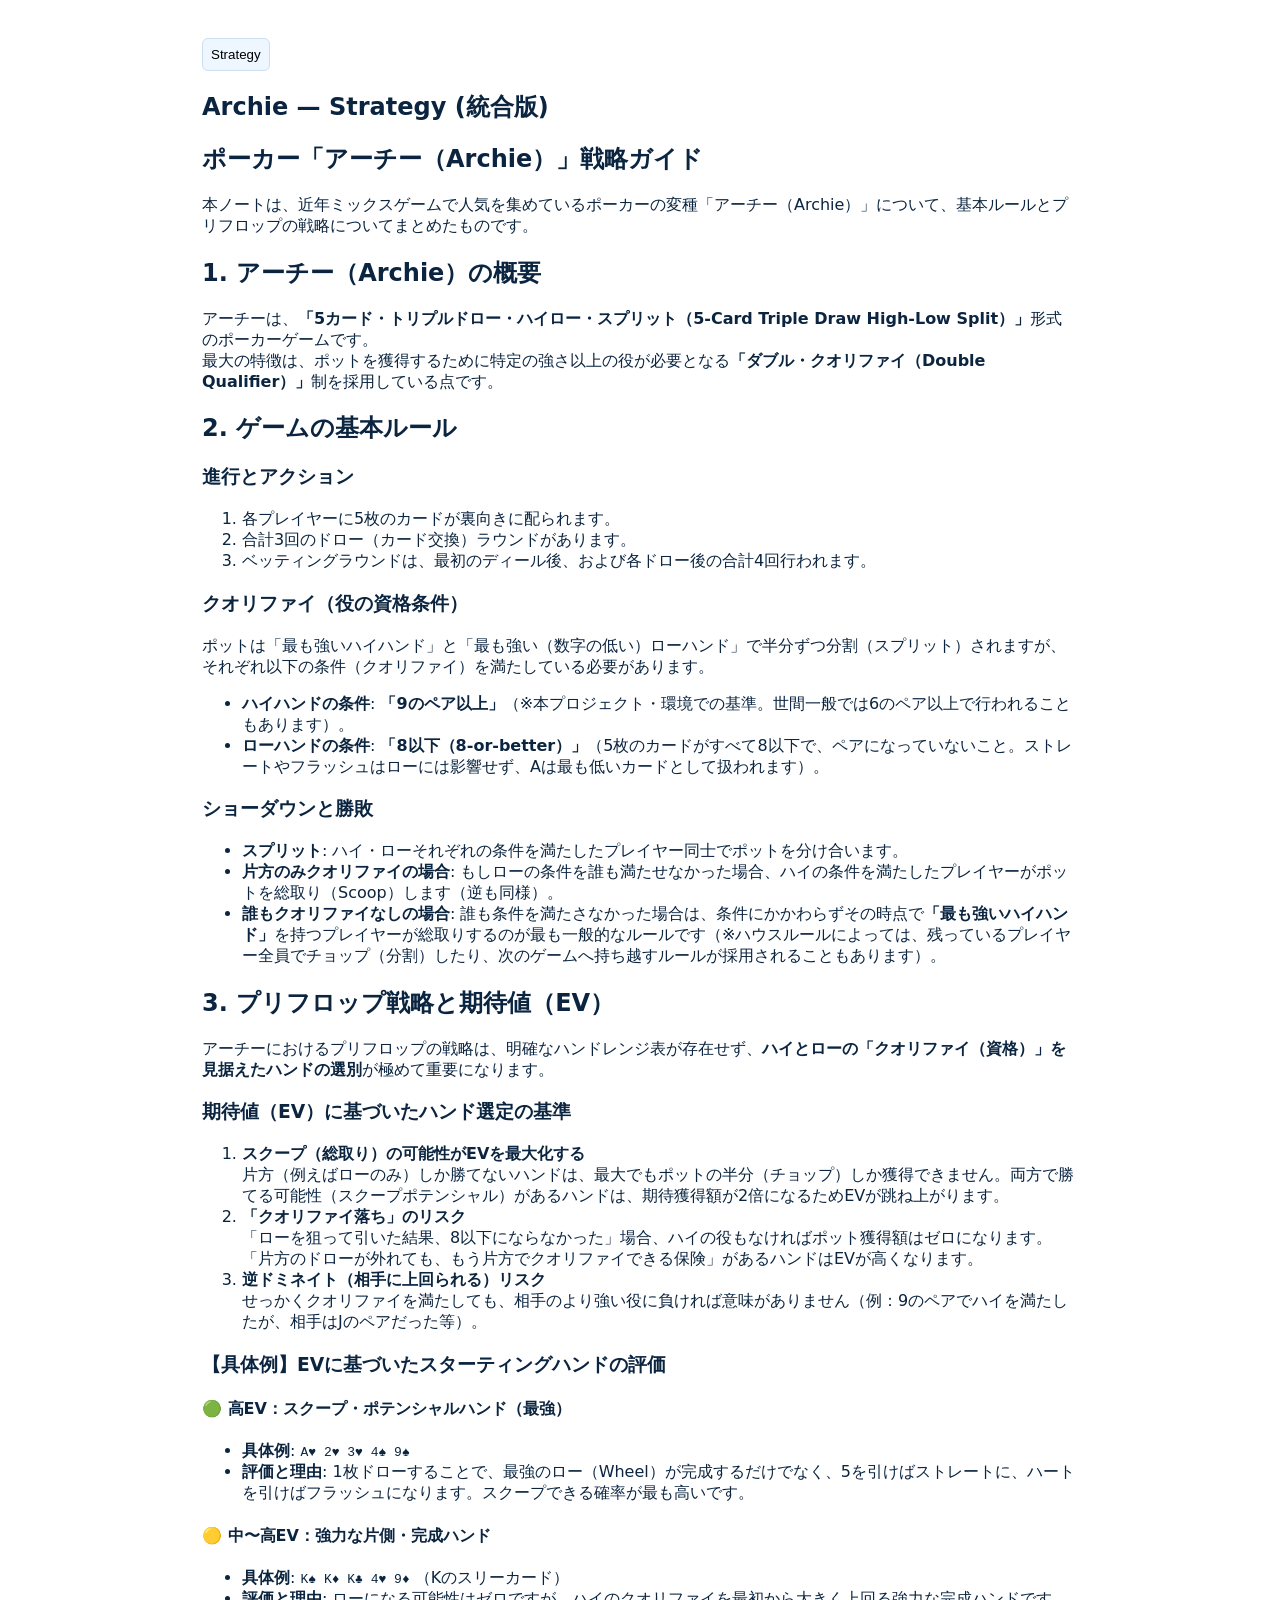
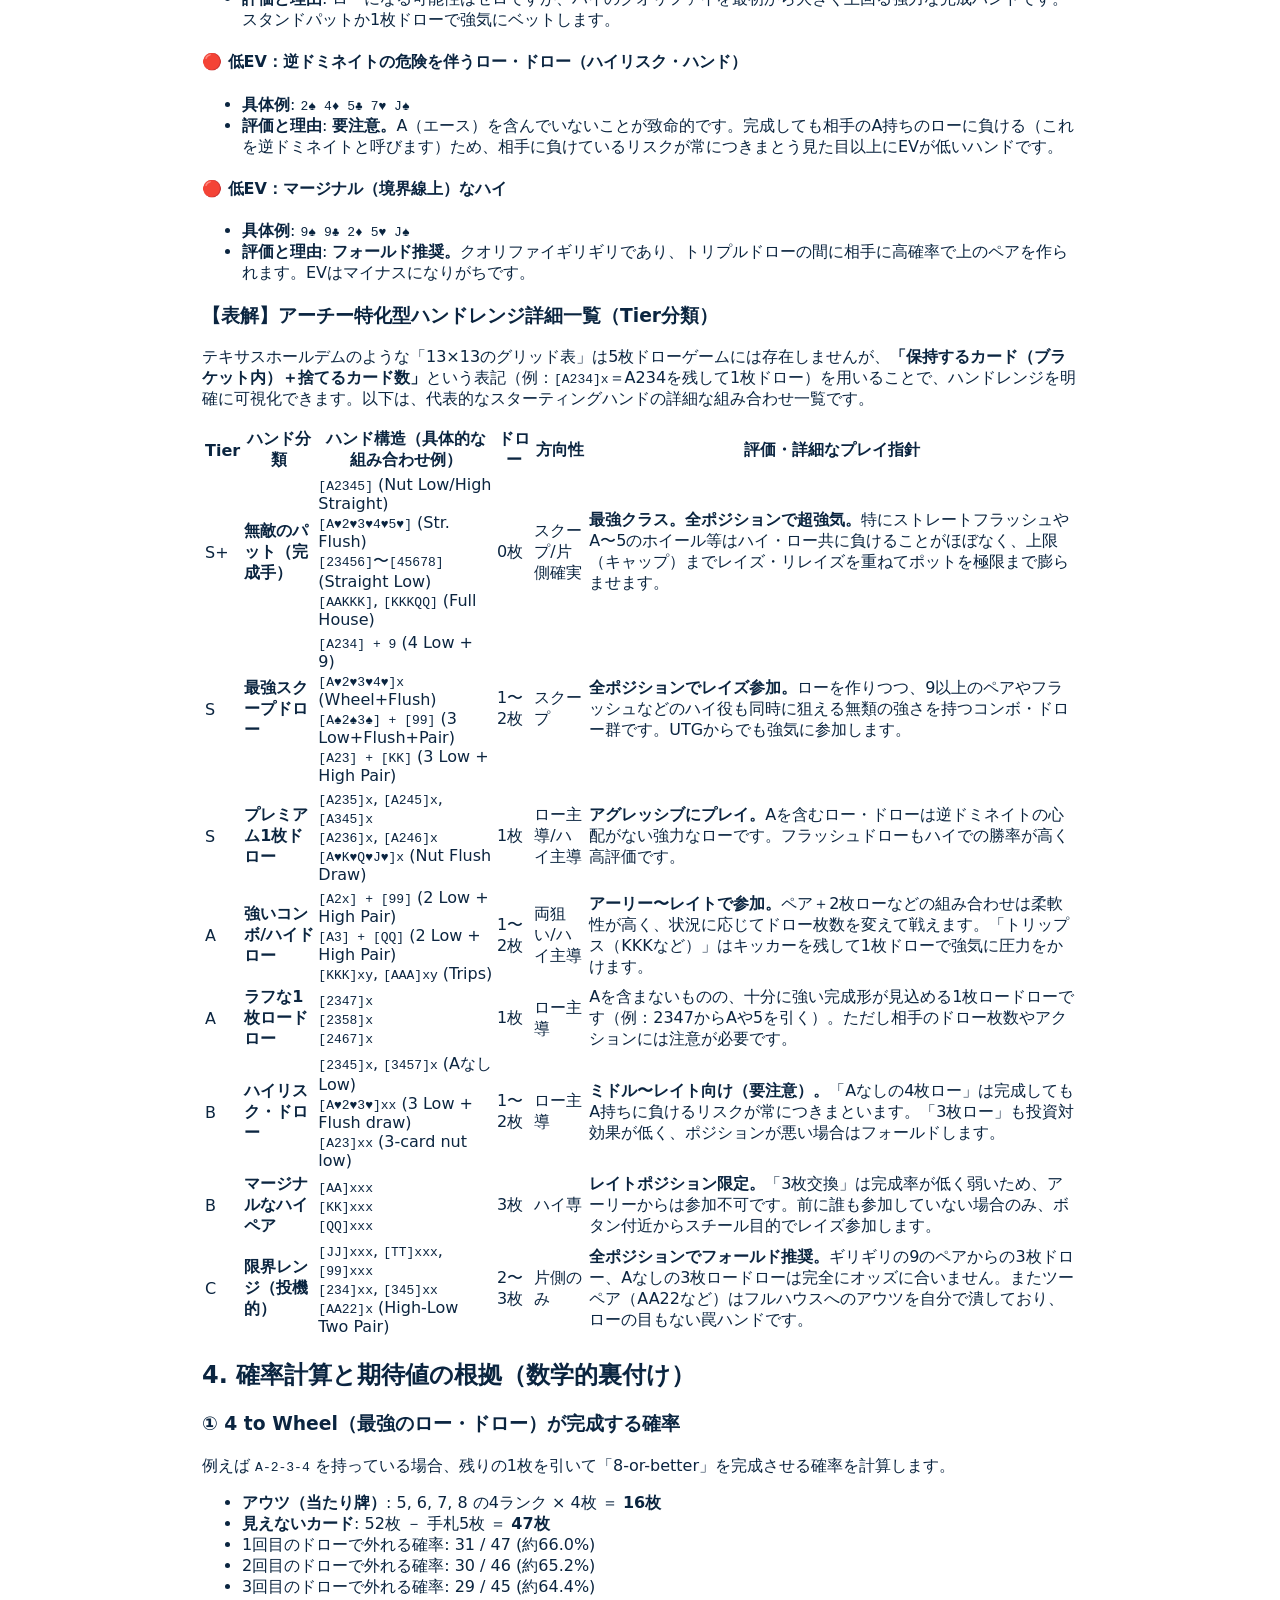
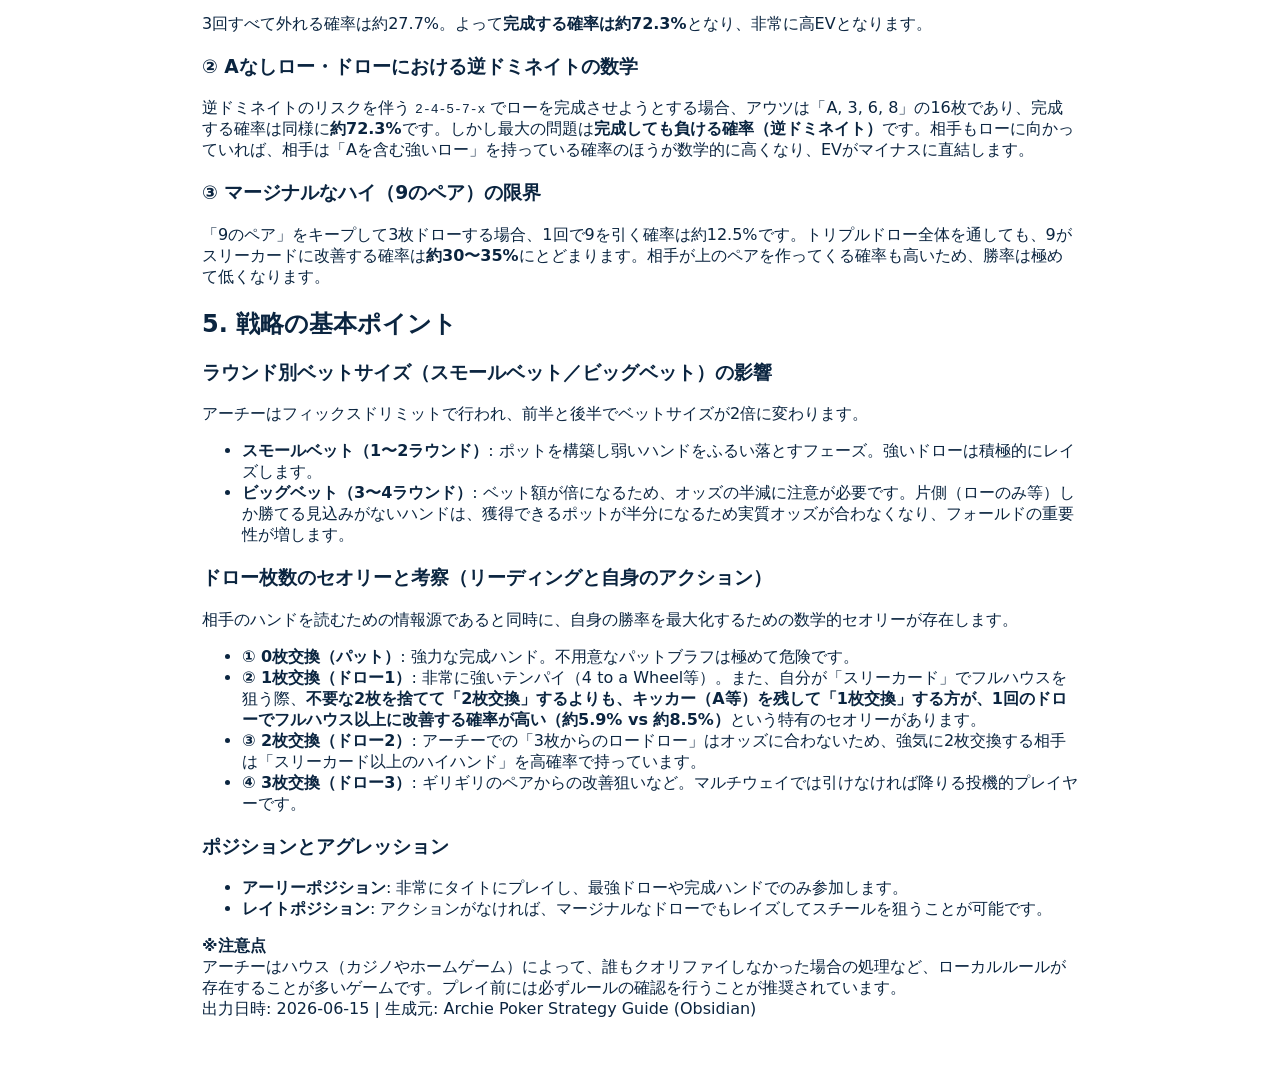
==== starting-hands-integrated.html @ a38fda95 "Add starting-hands-integrated.html" ====
<!doctype html>
<html lang="ja">
<head>
<meta charset="utf-8">
<meta name="viewport" content="width=device-width,initial-scale=1">
<title>Archie — スターティングハンド（モバイル）</title>
<style>
body{font-family:system-ui,-apple-system,'Hiragino Kaku Gothic ProN','Meiryo',sans-serif;margin:12px;color:#0b2540}
header{display:flex;flex-direction:column;gap:8px}
.controls{display:flex;flex-wrap:wrap;gap:8px}
input[type=text]{flex:1;padding:8px;border:1px solid #ccc;border-radius:6px}
select,button{padding:8px;border-radius:6px}
.table{width:100%;border-collapse:collapse;margin-top:8px}
.table th,.table td{border:1px solid #e6eef6;padding:6px;font-size:13px}
.pager{display:flex;gap:8px;align-items:center;margin-top:8px}
.badge{background:#eef6ff;padding:4px 8px;border-radius:12px}
@media(min-width:700px){body{max-width:900px;margin:18px auto}}
</style>
<script id="sample-data" type="application/json" hidden>[]</script>
</head>
<body>
<div style="max-width:980px;margin:12px auto;padding:12px">
<div class="tabbar" style="margin-top:8px;display:flex;gap:8px;flex-wrap:wrap">
  <button data-target="panel-strategy" class="tabbtn" style="padding:8px;border-radius:6px;border:1px solid #cbdff0;background:#eef6ff">Strategy</button>
</div>
<div class="tabpanels" style="margin-top:12px">

<section id="strategy" style="margin-bottom:24px">
<h1>Archie — Strategy (統合版)</h1>

<div class="container">
    <h1>ポーカー「アーチー（Archie）」戦略ガイド</h1>
    <p>本ノートは、近年ミックスゲームで人気を集めているポーカーの変種「アーチー（Archie）」について、基本ルールとプリフロップの戦略についてまとめたものです。</p>

    <h2>1. アーチー（Archie）の概要</h2>
    <p>アーチーは、<strong>「5カード・トリプルドロー・ハイロー・スプリット（5-Card Triple Draw High-Low Split）」</strong>形式のポーカーゲームです。<br>最大の特徴は、ポットを獲得するために特定の強さ以上の役が必要となる<strong>「ダブル・クオリファイ（Double Qualifier）」</strong>制を採用している点です。</p>

    <h2>2. ゲームの基本ルール</h2>
    
    <h3>進行とアクション</h3>
    <ol>
        <li>各プレイヤーに5枚のカードが裏向きに配られます。</li>
        <li>合計3回のドロー（カード交換）ラウンドがあります。</li>
        <li>ベッティングラウンドは、最初のディール後、および各ドロー後の合計4回行われます。</li>
    </ol>

    <h3>クオリファイ（役の資格条件）</h3>
    <p>ポットは「最も強いハイハンド」と「最も強い（数字の低い）ローハンド」で半分ずつ分割（スプリット）されますが、それぞれ以下の条件（クオリファイ）を満たしている必要があります。</p>
    <ul>
        <li><strong>ハイハンドの条件</strong>: <strong>「9のペア以上」</strong>（※本プロジェクト・環境での基準。世間一般では6のペア以上で行われることもあります）。</li>
        <li><strong>ローハンドの条件</strong>: <strong>「8以下（8-or-better）」</strong>（5枚のカードがすべて8以下で、ペアになっていないこと。ストレートやフラッシュはローには影響せず、Aは最も低いカードとして扱われます）。</li>
    </ul>

    <h3>ショーダウンと勝敗</h3>
    <ul>
        <li><strong>スプリット</strong>: ハイ・ローそれぞれの条件を満たしたプレイヤー同士でポットを分け合います。</li>
        <li><strong>片方のみクオリファイの場合</strong>: もしローの条件を誰も満たせなかった場合、ハイの条件を満たしたプレイヤーがポットを総取り（Scoop）します（逆も同様）。</li>
        <li><strong>誰もクオリファイなしの場合</strong>: 誰も条件を満たさなかった場合は、条件にかかわらずその時点で<strong>「最も強いハイハンド」</strong>を持つプレイヤーが総取りするのが最も一般的なルールです（※ハウスルールによっては、残っているプレイヤー全員でチョップ（分割）したり、次のゲームへ持ち越すルールが採用されることもあります）。</li>
    </ul>

    <h2>3. プリフロップ戦略と期待値（EV）</h2>
    <p>アーチーにおけるプリフロップの戦略は、明確なハンドレンジ表が存在せず、<strong>ハイとローの「クオリファイ（資格）」を見据えたハンドの選別</strong>が極めて重要になります。</p>

    <h3>期待値（EV）に基づいたハンド選定の基準</h3>
    <ol>
        <li><strong>スクープ（総取り）の可能性がEVを最大化する</strong><br>片方（例えばローのみ）しか勝てないハンドは、最大でもポットの半分（チョップ）しか獲得できません。両方で勝てる可能性（スクープポテンシャル）があるハンドは、期待獲得額が2倍になるためEVが跳ね上がります。</li>
        <li><strong>「クオリファイ落ち」のリスク</strong><br>「ローを狙って引いた結果、8以下にならなかった」場合、ハイの役もなければポット獲得額はゼロになります。「片方のドローが外れても、もう片方でクオリファイできる保険」があるハンドはEVが高くなります。</li>
        <li><strong>逆ドミネイト（相手に上回られる）リスク</strong><br>せっかくクオリファイを満たしても、相手のより強い役に負ければ意味がありません（例：9のペアでハイを満たしたが、相手はJのペアだった等）。</li>
    </ol>

    <h3>【具体例】EVに基づいたスターティングハンドの評価</h3>
    <h4>🟢 高EV：スクープ・ポテンシャルハンド（最強）</h4>
    <ul>
        <li><strong>具体例</strong>: <code>A♥ 2♥ 3♥ 4♠ 9♠</code></li>
        <li><strong>評価と理由</strong>: 1枚ドローすることで、最強のロー（Wheel）が完成するだけでなく、5を引けばストレートに、ハートを引けばフラッシュになります。スクープできる確率が最も高いです。</li>
    </ul>

    <h4>🟡 中〜高EV：強力な片側・完成ハンド</h4>
    <ul>
        <li><strong>具体例</strong>: <code>K♠ K♦ K♣ 4♥ 9♦</code> （Kのスリーカード）</li>
        <li><strong>評価と理由</strong>: ローになる可能性はゼロですが、ハイのクオリファイを最初から大きく上回る強力な完成ハンドです。スタンドパットか1枚ドローで強気にベットします。</li>
    </ul>

    <h4>🔴 低EV：逆ドミネイトの危険を伴うロー・ドロー（ハイリスク・ハンド）</h4>
    <ul>
        <li><strong>具体例</strong>: <code>2♠ 4♦ 5♣ 7♥ J♠</code></li>
        <li><strong>評価と理由</strong>: <strong>要注意。</strong>A（エース）を含んでいないことが致命的です。完成しても相手のA持ちのローに負ける（これを逆ドミネイトと呼びます）ため、相手に負けているリスクが常につきまとう見た目以上にEVが低いハンドです。</li>
    </ul>

    <h4>🔴 低EV：マージナル（境界線上）なハイ</h4>
    <ul>
        <li><strong>具体例</strong>: <code>9♠ 9♣ 2♦ 5♥ J♠</code></li>
        <li><strong>評価と理由</strong>: <strong>フォールド推奨。</strong>クオリファイギリギリであり、トリプルドローの間に相手に高確率で上のペアを作られます。EVはマイナスになりがちです。</li>
    </ul>

    <h3>【表解】アーチー特化型ハンドレンジ詳細一覧（Tier分類）</h3>
    <p>テキサスホールデムのような「13×13のグリッド表」は5枚ドローゲームには存在しませんが、<strong>「保持するカード（ブラケット内）＋捨てるカード数」</strong>という表記（例：<code>[A234]x</code>＝A234を残して1枚ドロー）を用いることで、ハンドレンジを明確に可視化できます。以下は、代表的なスターティングハンドの詳細な組み合わせ一覧です。</p>

    <table>
        <thead>
            <tr>
                <th>Tier</th>
                <th>ハンド分類</th>
                <th>ハンド構造（具体的な組み合わせ例）</th>
                <th>ドロー</th>
                <th>方向性</th>
                <th>評価・詳細なプレイ指針</th>
            </tr>
        </thead>
        <tbody>
            <tr>
                <td class="tier-s-plus">S+</td>
                <td><strong>無敵のパット（完成手）</strong></td>
                <td><code>[A2345]</code> (Nut Low/High Straight)<br><code>[A♥2♥3♥4♥5♥]</code> (Str. Flush)<br><code>[23456]</code>〜<code>[45678]</code> (Straight Low)<br><code>[AAKKK]</code>, <code>[KKKQQ]</code> (Full House)</td>
                <td>0枚</td>
                <td>スクープ/片側確実</td>
                <td><strong>最強クラス。全ポジションで超強気。</strong>特にストレートフラッシュやA〜5のホイール等はハイ・ロー共に負けることがほぼなく、上限（キャップ）までレイズ・リレイズを重ねてポットを極限まで膨らませます。</td>
            </tr>
            <tr>
                <td class="tier-s">S</td>
                <td><strong>最強スクープドロー</strong></td>
                <td><code>[A234] + 9</code> (4 Low + 9)<br><code>[A♥2♥3♥4♥]x</code> (Wheel+Flush)<br><code>[A♠2♠3♠] + [99]</code> (3 Low+Flush+Pair)<br><code>[A23] + [KK]</code> (3 Low + High Pair)</td>
                <td>1〜2枚</td>
                <td>スクープ</td>
                <td><strong>全ポジションでレイズ参加。</strong>ローを作りつつ、9以上のペアやフラッシュなどのハイ役も同時に狙える無類の強さを持つコンボ・ドロー群です。UTGからでも強気に参加します。</td>
            </tr>
            <tr>
                <td class="tier-s">S</td>
                <td><strong>プレミアム1枚ドロー</strong></td>
                <td><code>[A235]x</code>, <code>[A245]x</code>, <code>[A345]x</code><br><code>[A236]x</code>, <code>[A246]x</code><br><code>[A♥K♥Q♥J♥]x</code> (Nut Flush Draw)</td>
                <td>1枚</td>
                <td>ロー主導/ハイ主導</td>
                <td><strong>アグレッシブにプレイ。</strong>Aを含むロー・ドローは逆ドミネイトの心配がない強力なローです。フラッシュドローもハイでの勝率が高く高評価です。</td>
            </tr>
            <tr>
                <td class="tier-a">A</td>
                <td><strong>強いコンボ/ハイドロー</strong></td>
                <td><code>[A2x] + [99]</code> (2 Low + High Pair)<br><code>[A3] + [QQ]</code> (2 Low + High Pair)<br><code>[KKK]xy</code>, <code>[AAA]xy</code> (Trips)</td>
                <td>1〜2枚</td>
                <td>両狙い/ハイ主導</td>
                <td><strong>アーリー〜レイトで参加。</strong>ペア＋2枚ローなどの組み合わせは柔軟性が高く、状況に応じてドロー枚数を変えて戦えます。「トリップス（KKKなど）」はキッカーを残して1枚ドローで強気に圧力をかけます。</td>
            </tr>
            <tr>
                <td class="tier-a">A</td>
                <td><strong>ラフな1枚ロードロー</strong></td>
                <td><code>[2347]x</code><br><code>[2358]x</code><br><code>[2467]x</code></td>
                <td>1枚</td>
                <td>ロー主導</td>
                <td>Aを含まないものの、十分に強い完成形が見込める1枚ロードローです（例：2347からAや5を引く）。ただし相手のドロー枚数やアクションには注意が必要です。</td>
            </tr>
            <tr>
                <td class="tier-b">B</td>
                <td><strong>ハイリスク・ドロー</strong></td>
                <td><code>[2345]x</code>, <code>[3457]x</code> (Aなし Low)<br><code>[A♥2♥3♥]xx</code> (3 Low + Flush draw)<br><code>[A23]xx</code> (3-card nut low)</td>
                <td>1〜2枚</td>
                <td>ロー主導</td>
                <td><strong>ミドル〜レイト向け（要注意）。</strong>「Aなしの4枚ロー」は完成してもA持ちに負けるリスクが常につきまといます。「3枚ロー」も投資対効果が低く、ポジションが悪い場合はフォールドします。</td>
            </tr>
            <tr>
                <td class="tier-b">B</td>
                <td><strong>マージナルなハイペア</strong></td>
                <td><code>[AA]xxx</code><br><code>[KK]xxx</code><br><code>[QQ]xxx</code></td>
                <td>3枚</td>
                <td>ハイ専</td>
                <td><strong>レイトポジション限定。</strong>「3枚交換」は完成率が低く弱いため、アーリーからは参加不可です。前に誰も参加していない場合のみ、ボタン付近からスチール目的でレイズ参加します。</td>
            </tr>
            <tr>
                <td class="tier-c">C</td>
                <td><strong>限界レンジ（投機的）</strong></td>
                <td><code>[JJ]xxx</code>, <code>[TT]xxx</code>, <code>[99]xxx</code><br><code>[234]xx</code>, <code>[345]xx</code><br><code>[AA22]x</code> (High-Low Two Pair)</td>
                <td>2〜3枚</td>
                <td>片側のみ</td>
                <td><strong>全ポジションでフォールド推奨。</strong>ギリギリの9のペアからの3枚ドロー、Aなしの3枚ロードローは完全にオッズに合いません。またツーペア（AA22など）はフルハウスへのアウツを自分で潰しており、ローの目もない罠ハンドです。</td>
            </tr>
        </tbody>
    </table>

    <h2>4. 確率計算と期待値の根拠（数学的裏付け）</h2>
    <h3>① 4 to Wheel（最強のロー・ドロー）が完成する確率</h3>
    <p>例えば <code>A-2-3-4</code> を持っている場合、残りの1枚を引いて「8-or-better」を完成させる確率を計算します。</p>
    <ul>
        <li><strong>アウツ（当たり牌）</strong>: 5, 6, 7, 8 の4ランク × 4枚 ＝ <strong>16枚</strong></li>
        <li><strong>見えないカード</strong>: 52枚 － 手札5枚 ＝ <strong>47枚</strong></li>
        <li>1回目のドローで外れる確率: 31 / 47 (約66.0%)</li>
        <li>2回目のドローで外れる確率: 30 / 46 (約65.2%)</li>
        <li>3回目のドローで外れる確率: 29 / 45 (約64.4%)</li>
    </ul>
    <p>3回すべて外れる確率は約27.7%。よって<strong>完成する確率は約72.3%</strong>となり、非常に高EVとなります。</p>

    <h3>② Aなしロー・ドローにおける逆ドミネイトの数学</h3>
    <p>逆ドミネイトのリスクを伴う <code>2-4-5-7-x</code> でローを完成させようとする場合、アウツは「A, 3, 6, 8」の16枚であり、完成する確率は同様に<strong>約72.3%</strong>です。しかし最大の問題は<strong>完成しても負ける確率（逆ドミネイト）</strong>です。相手もローに向かっていれば、相手は「Aを含む強いロー」を持っている確率のほうが数学的に高くなり、EVがマイナスに直結します。</p>

    <h3>③ マージナルなハイ（9のペア）の限界</h3>
    <p>「9のペア」をキープして3枚ドローする場合、1回で9を引く確率は約12.5%です。トリプルドロー全体を通しても、9がスリーカードに改善する確率は<strong>約30〜35%</strong>にとどまります。相手が上のペアを作ってくる確率も高いため、勝率は極めて低くなります。</p>

    <h2>5. 戦略の基本ポイント</h2>

    <h3>ラウンド別ベットサイズ（スモールベット／ビッグベット）の影響</h3>
    <p>アーチーはフィックスドリミットで行われ、前半と後半でベットサイズが2倍に変わります。</p>
    <ul>
        <li><strong>スモールベット（1〜2ラウンド）</strong>: ポットを構築し弱いハンドをふるい落とすフェーズ。強いドローは積極的にレイズします。</li>
        <li><strong>ビッグベット（3〜4ラウンド）</strong>: ベット額が倍になるため、オッズの半減に注意が必要です。片側（ローのみ等）しか勝てる見込みがないハンドは、獲得できるポットが半分になるため実質オッズが合わなくなり、フォールドの重要性が増します。</li>
    </ul>

    <h3>ドロー枚数のセオリーと考察（リーディングと自身のアクション）</h3>
    <p>相手のハンドを読むための情報源であると同時に、自身の勝率を最大化するための数学的セオリーが存在します。</p>
    <ul>
        <li><strong>① 0枚交換（パット）</strong>: 強力な完成ハンド。不用意なパットブラフは極めて危険です。</li>
        <li><strong>② 1枚交換（ドロー1）</strong>: 非常に強いテンパイ（4 to a Wheel等）。また、自分が「スリーカード」でフルハウスを狙う際、<strong>不要な2枚を捨てて「2枚交換」するよりも、キッカー（A等）を残して「1枚交換」する方が、1回のドローでフルハウス以上に改善する確率が高い（約5.9% vs 約8.5%）</strong>という特有のセオリーがあります。</li>
        <li><strong>③ 2枚交換（ドロー2）</strong>: アーチーでの「3枚からのロードロー」はオッズに合わないため、強気に2枚交換する相手は「スリーカード以上のハイハンド」を高確率で持っています。</li>
        <li><strong>④ 3枚交換（ドロー3）</strong>: ギリギリのペアからの改善狙いなど。マルチウェイでは引けなければ降りる投機的プレイヤーです。</li>
    </ul>

    <h3>ポジションとアグレッション</h3>
    <ul>
        <li><strong>アーリーポジション</strong>: 非常にタイトにプレイし、最強ドローや完成ハンドでのみ参加します。</li>
        <li><strong>レイトポジション</strong>: アクションがなければ、マージナルなドローでもレイズしてスチールを狙うことが可能です。</li>
    </ul>

    <div class="alert">
        <strong>※注意点</strong><br>
        アーチーはハウス（カジノやホームゲーム）によって、誰もクオリファイしなかった場合の処理など、ローカルルールが存在することが多いゲームです。プレイ前には必ずルールの確認を行うことが推奨されています。
    </div>

    <div class="footer">
        出力日時: 2026-06-15 | 生成元: Archie Poker Strategy Guide (Obsidian)
    </div>
</div>

</section>
</div>
</div>

<script>
(function(){
  const tabs = document.querySelectorAll('.tabbtn');
  const panels = document.querySelectorAll('.tabpanels > *');
  function activate(target){
    panels.forEach(p=>{ if(p.id===target){ p.style.display='block' } else { p.style.display='none' } });
    tabs.forEach(b=>{ b.style.background = (b.getAttribute('data-target')===target)?'#eef6ff':'#fff'; });
  }
  tabs.forEach(b=>{ b.addEventListener('click', ()=> activate(b.getAttribute('data-target'))) });
  const strat = document.getElementById('strategy'); if(strat) strat.id='panel-strategy';
  const container = document.querySelector('.tabpanels');
  if(container){
    const ps = ['panel-strategy'];
    ps.forEach(id=>{ const el = document.getElementById(id); if(el && el.parentNode!==container) container.appendChild(el); });
    Array.from(container.children).forEach(c=>c.style.display='none');
    if(document.getElementById('panel-strategy')) activate('panel-strategy');
  }
})();
</script>
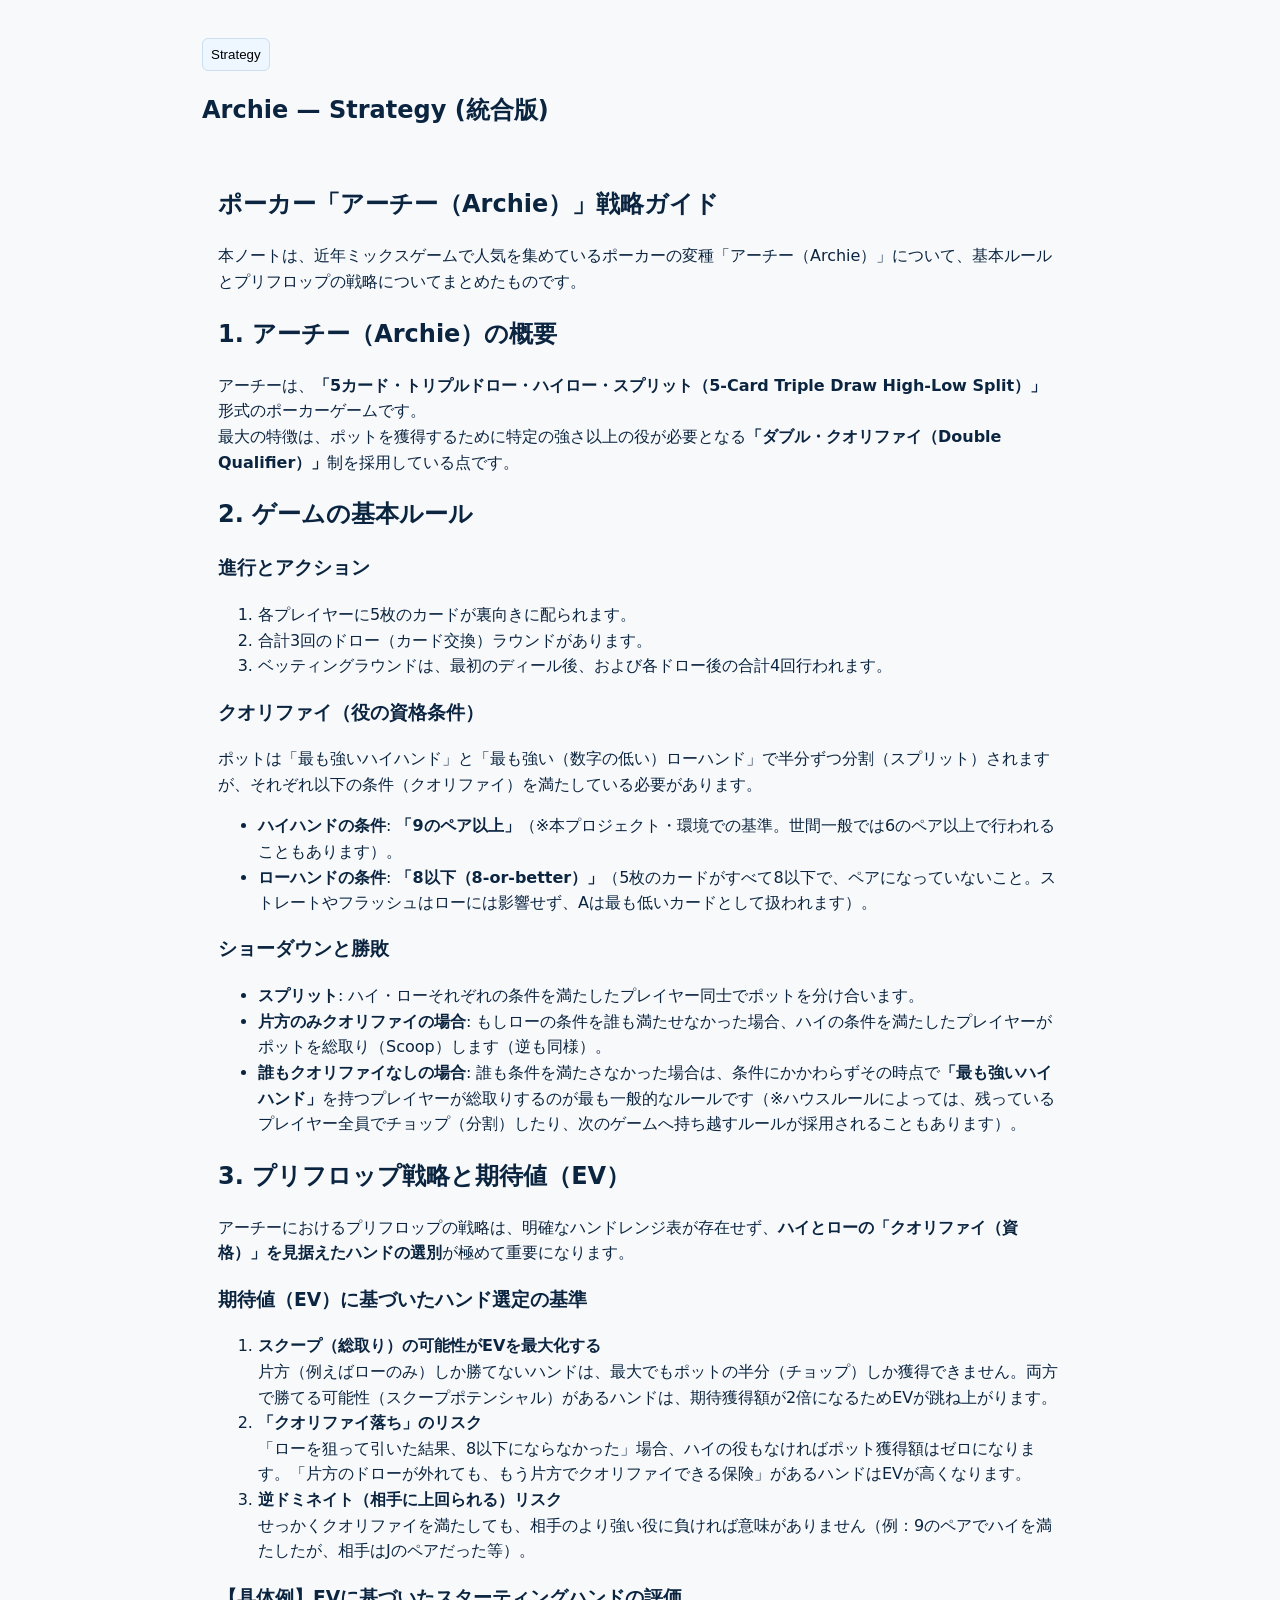
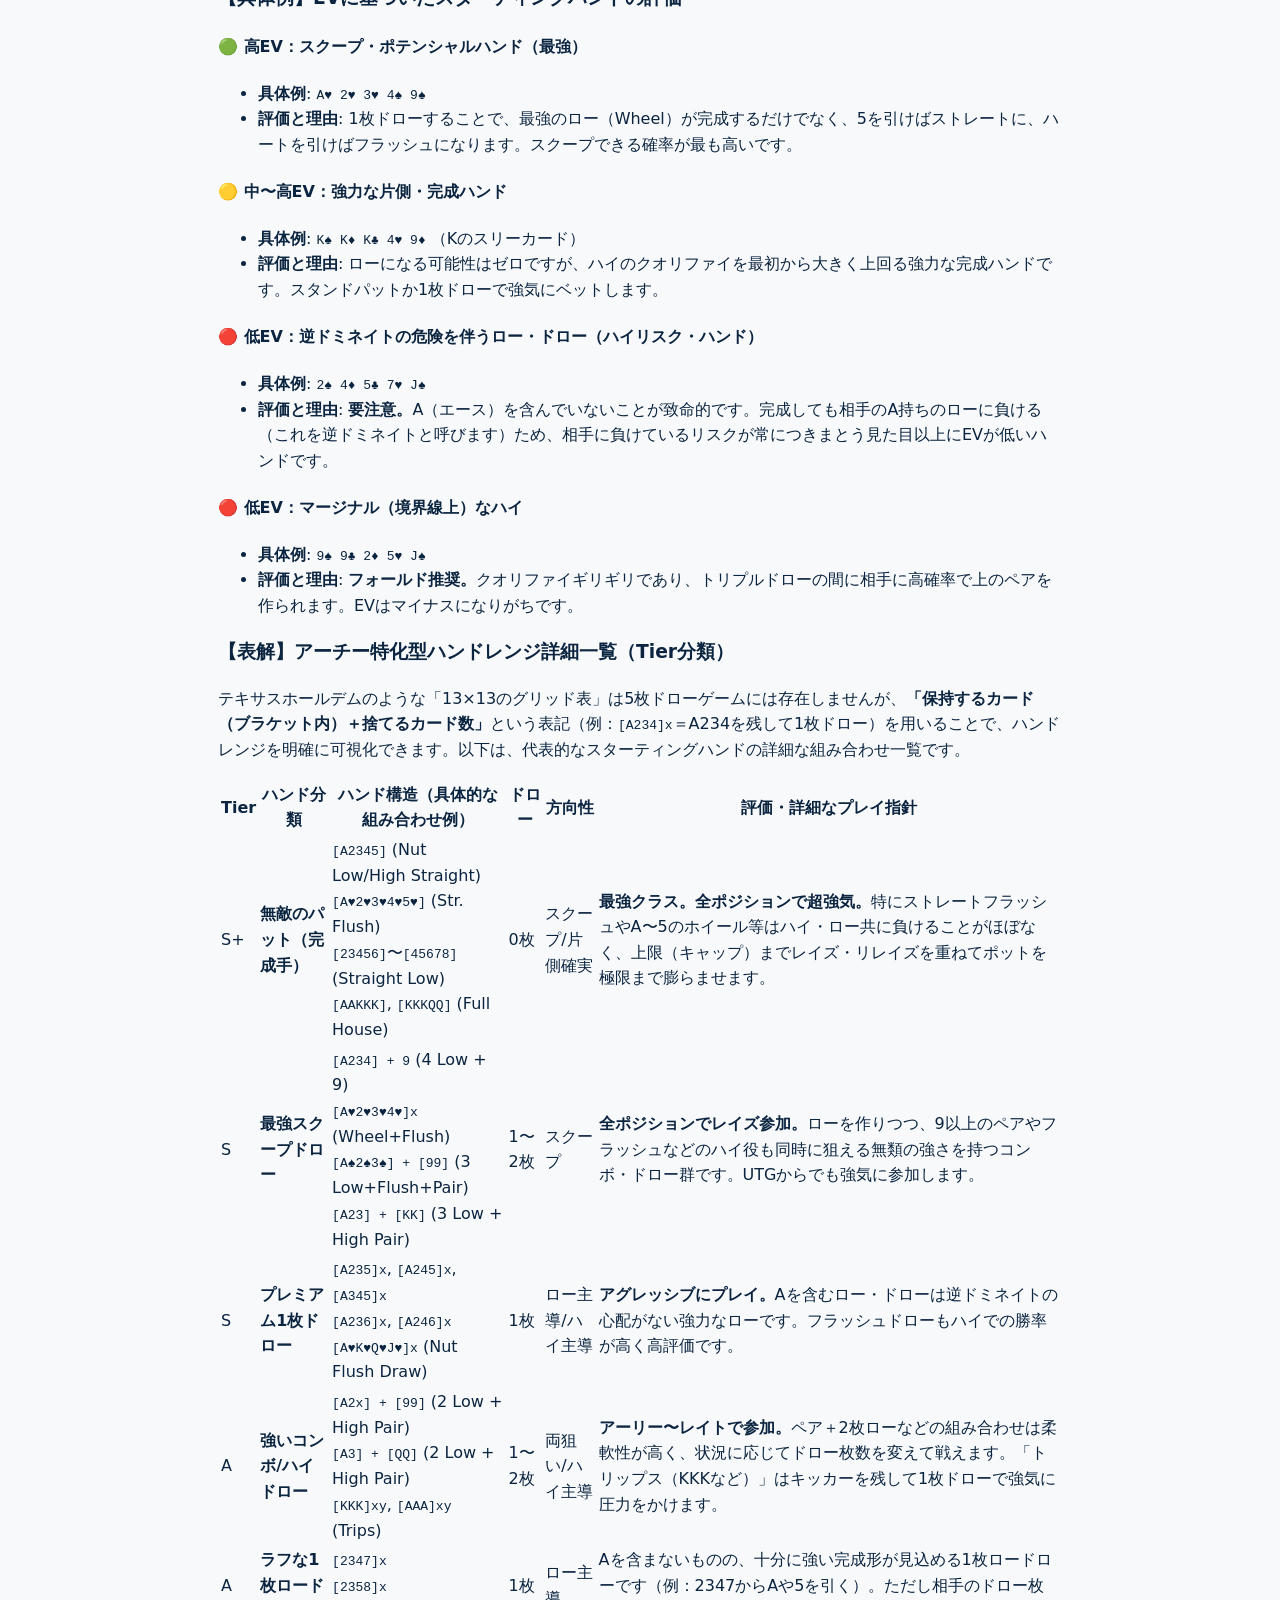
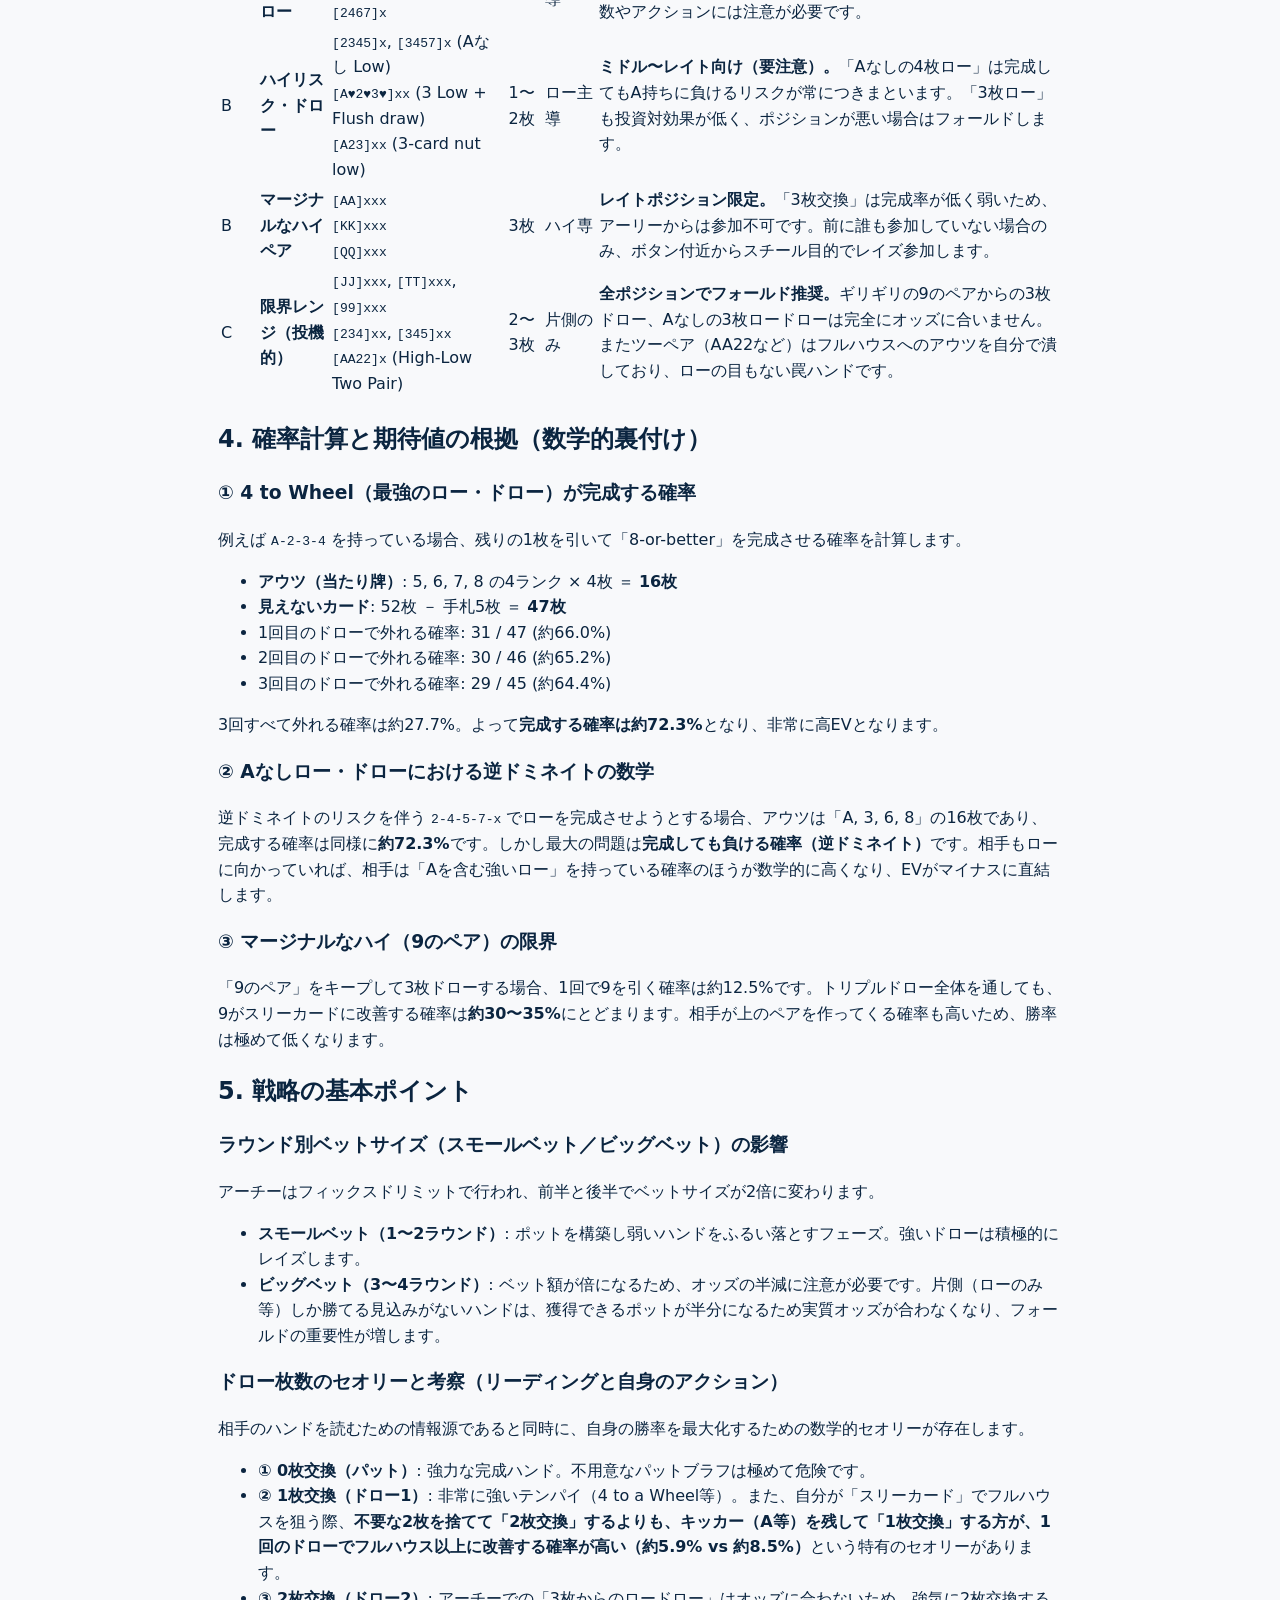
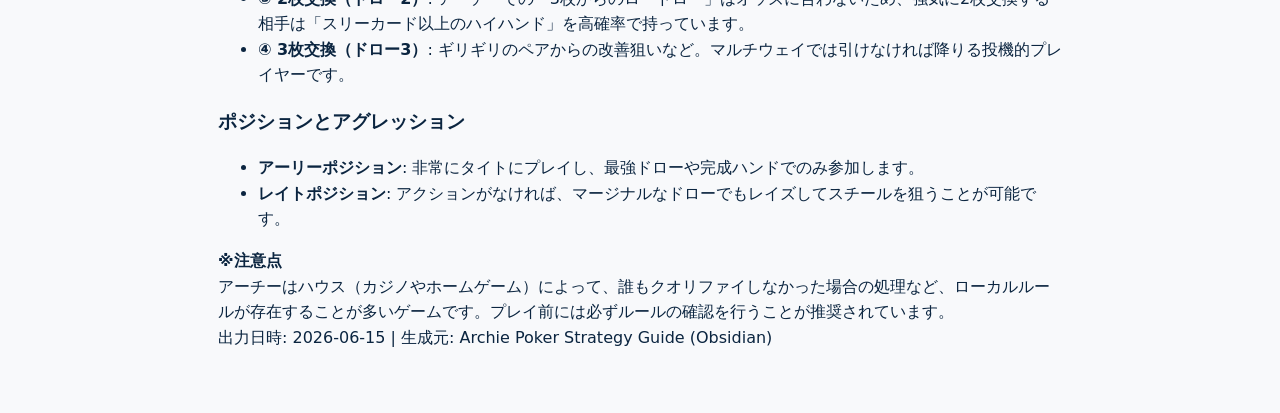
==== commit 6661aab2: "Add minimal site.css and link into HTML files Co-authored-by: Copilot <223556219+Copilot@users.norep" ====
--- a/starting-hands-integrated.html
+++ b/starting-hands-integrated.html
@@ -1,6 +1,7 @@
 <!doctype html>
 <html lang="ja">
 <head>
+    <link rel="stylesheet" href="/site.css">
 <meta charset="utf-8">
 <meta name="viewport" content="width=device-width,initial-scale=1">
 <title>Archie — スターティングハンド（モバイル）</title>
--- a/site.css
+++ b/site.css
@@ -0,0 +1,8 @@
+/* Minimal site styles for archiepoker-docs */
+body{font-family: Inter, system-ui, -apple-system, 'Segoe UI', Roboto, 'Helvetica Neue', Arial;line-height:1.6;margin:0;padding:0;color:#222;background:#f8f9fb}
+.container{max-width:980px;margin:0 auto;padding:1rem}
+header.site-header{background:#0b5fff;color:white;padding:0.75rem 1rem}
+header.site-header h1{margin:0;font-size:1.25rem}
+main{padding:1rem}
+footer{font-size:0.9rem;color:#666;padding:1rem;text-align:center}
+@media (max-width:600px){body{font-size:15px}header.site-header h1{font-size:1rem}}
